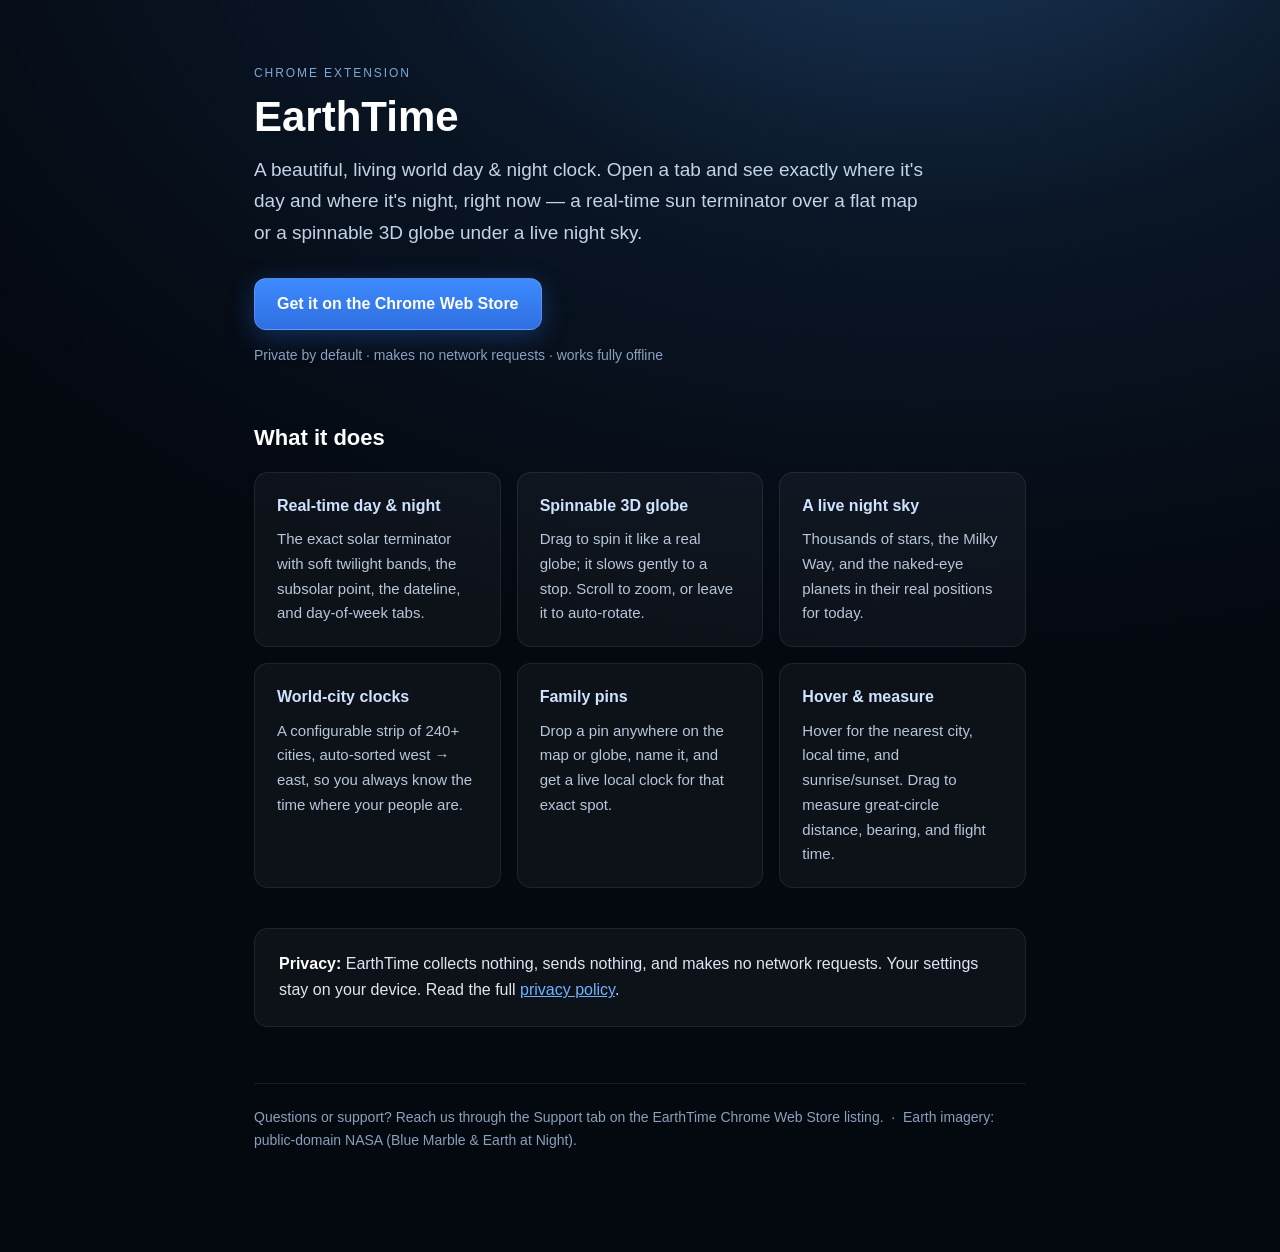
==== index.html @ 4a76e9e2 "Publish index.html" ====
<!DOCTYPE html>
<html lang="en">
<head>
<meta charset="utf-8">
<meta name="viewport" content="width=device-width, initial-scale=1">
<title>EarthTime — World Day &amp; Night Clock</title>
<meta name="description" content="A live world day/night clock for Chrome: real-time solar terminator, spinnable 3D globe with stars and planets, world-city clocks, and family pins. Private by default, works offline.">
<style>
  :root { color-scheme: dark; }
  * { box-sizing: border-box; }
  body {
    margin: 0;
    font: 16px/1.65 -apple-system, BlinkMacSystemFont, "Segoe UI", Roboto, Helvetica, Arial, sans-serif;
    color: #dfe6f2;
    background: radial-gradient(1200px 820px at 72% -12%, #1b3a5e 0%, #0a1626 46%, #04080f 100%);
    min-height: 100vh;
  }
  .wrap { max-width: 820px; margin: 0 auto; padding: 64px 24px 100px; }
  .eyebrow { letter-spacing: .16em; text-transform: uppercase; font-size: 12px; color: #7da7d9; margin: 0 0 10px; }
  h1 { font-size: 42px; line-height: 1.1; margin: 0 0 14px; color: #fff; }
  .lede { font-size: 19px; color: #c4d3e8; margin: 0 0 30px; max-width: 64ch; }
  a { color: #6fb3ff; }
  .cta {
    display: inline-flex; align-items: center; gap: 9px;
    background: linear-gradient(180deg, #3d8bff, #2f6fe0);
    color: #fff; text-decoration: none; font-weight: 600;
    padding: 12px 22px; border-radius: 12px;
    border: 1px solid rgba(255,255,255,.16);
    box-shadow: 0 6px 24px rgba(47,111,224,.35);
  }
  .ctas { display: flex; flex-wrap: wrap; gap: 12px; margin: 0 0 8px; align-items: center; }
  .note { color: #8aa0bd; font-size: 14px; margin: 14px 0 0; }
  h2 { font-size: 22px; margin: 52px 0 16px; color: #fff; }
  .grid { display: grid; grid-template-columns: repeat(auto-fit, minmax(240px, 1fr)); gap: 16px; }
  .card {
    background: rgba(255,255,255,.04);
    border: 1px solid rgba(255,255,255,.08);
    border-radius: 14px;
    padding: 20px 22px;
  }
  .card h3 { margin: 0 0 8px; font-size: 16px; color: #cfe2ff; }
  .card p { margin: 0; color: #b8c6da; font-size: 15px; }
  .privacy {
    margin-top: 40px;
    background: rgba(255,255,255,.04);
    border: 1px solid rgba(255,255,255,.08);
    border-radius: 14px;
    padding: 22px 24px;
  }
  .privacy strong { color: #fff; }
  footer { margin-top: 56px; padding-top: 22px; border-top: 1px solid rgba(255,255,255,.08); color: #8aa0bd; font-size: 14px; }
  footer a { color: #9cc5ff; }
</style>
</head>
<body>
<div class="wrap">
  <p class="eyebrow">Chrome Extension</p>
  <h1>EarthTime</h1>
  <p class="lede">A beautiful, living world day &amp; night clock. Open a tab and
  see exactly where it's day and where it's night, right now — a real-time sun
  terminator over a flat map or a spinnable 3D globe under a live night sky.</p>

  <div class="ctas">
    <!-- TODO: replace href with the real Chrome Web Store listing URL once published -->
    <a class="cta" href="https://chromewebstore.google.com/detail/hmnepkeobpcdplgcieogjbncjkfblamc">Get it on the Chrome Web Store</a>
  </div>
  <p class="note">Private by default · makes no network requests · works fully offline</p>

  <h2>What it does</h2>
  <div class="grid">
    <div class="card">
      <h3>Real-time day &amp; night</h3>
      <p>The exact solar terminator with soft twilight bands, the subsolar point,
      the dateline, and day-of-week tabs.</p>
    </div>
    <div class="card">
      <h3>Spinnable 3D globe</h3>
      <p>Drag to spin it like a real globe; it slows gently to a stop. Scroll to
      zoom, or leave it to auto-rotate.</p>
    </div>
    <div class="card">
      <h3>A live night sky</h3>
      <p>Thousands of stars, the Milky Way, and the naked-eye planets in their
      real positions for today.</p>
    </div>
    <div class="card">
      <h3>World-city clocks</h3>
      <p>A configurable strip of 240+ cities, auto-sorted west → east, so you
      always know the time where your people are.</p>
    </div>
    <div class="card">
      <h3>Family pins</h3>
      <p>Drop a pin anywhere on the map or globe, name it, and get a live local
      clock for that exact spot.</p>
    </div>
    <div class="card">
      <h3>Hover &amp; measure</h3>
      <p>Hover for the nearest city, local time, and sunrise/sunset. Drag to
      measure great-circle distance, bearing, and flight time.</p>
    </div>
  </div>

  <div class="privacy">
    <strong>Privacy:</strong> EarthTime collects nothing, sends nothing, and makes
    no network requests. Your settings stay on your device. Read the full
    <a href="privacy.html">privacy policy</a>.
  </div>

  <footer>
    Questions or support? Reach us through the Support tab on the EarthTime Chrome
    Web Store listing. &nbsp;·&nbsp; Earth imagery: public-domain NASA (Blue Marble
    &amp; Earth at Night).
  </footer>
</div>
</body>
</html>
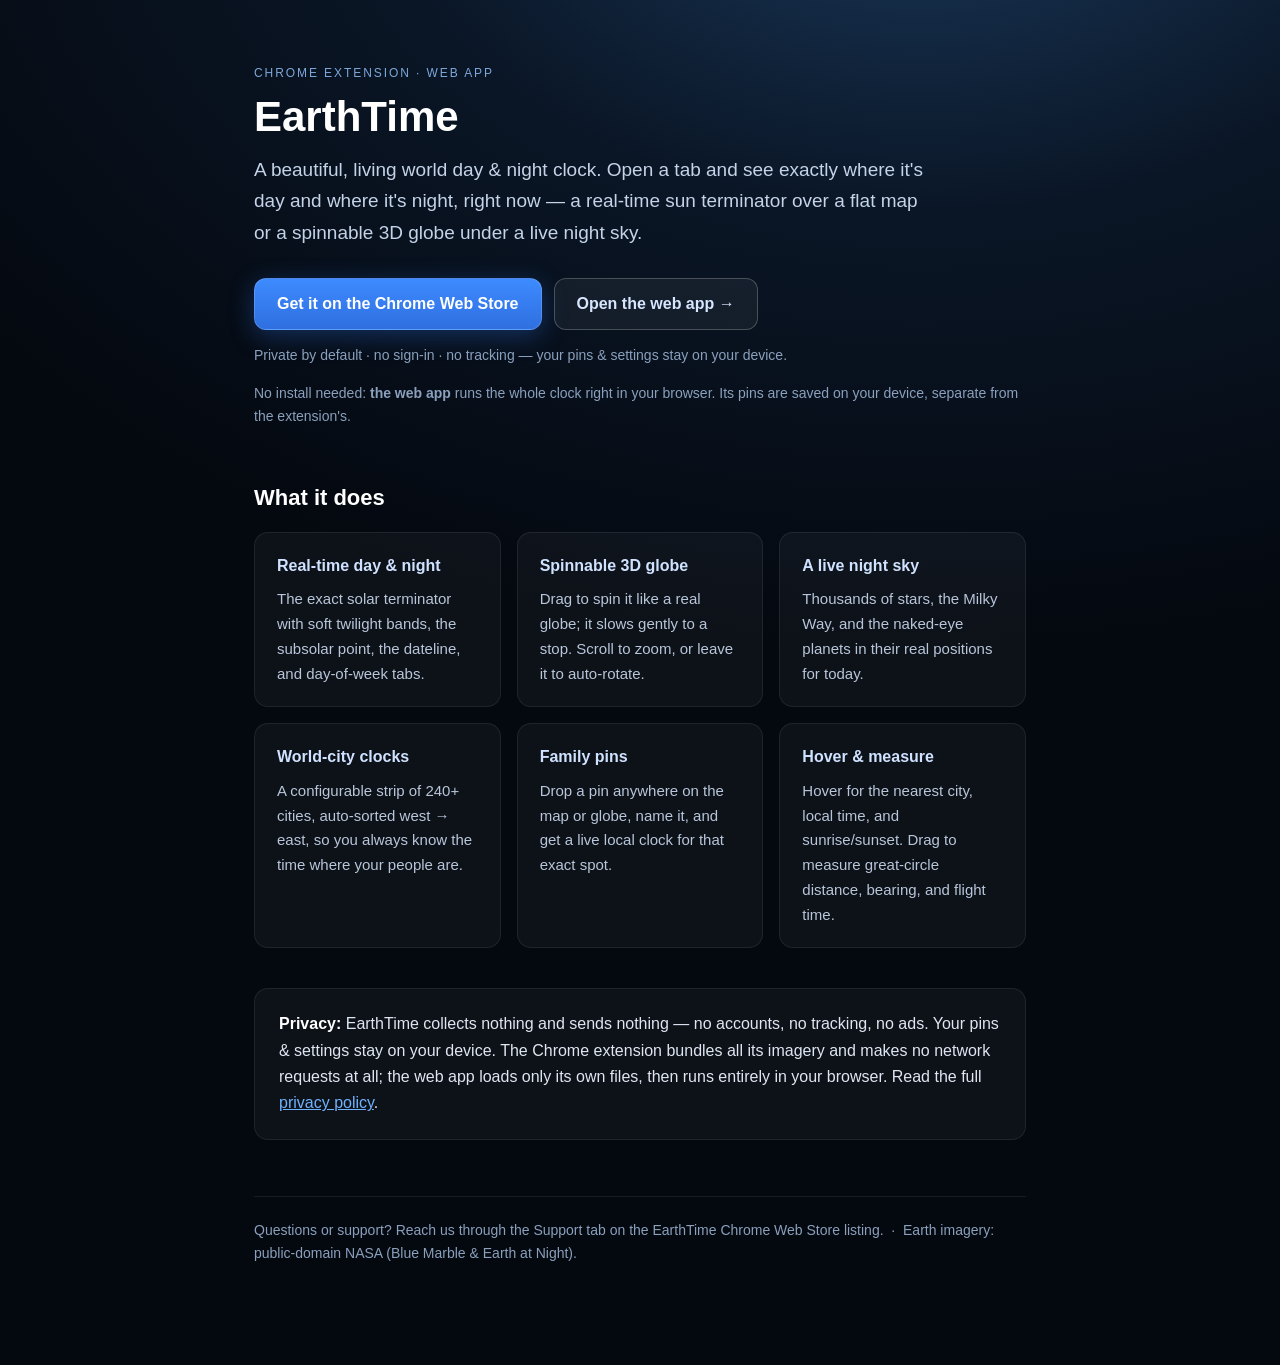
==== commit 39601693: "Link the web app from the landing page Add an "Open the web app" button (-> /app/) beside the Chrome" ====
--- a/index.html
+++ b/index.html
@@ -28,6 +28,14 @@
     border: 1px solid rgba(255,255,255,.16);
     box-shadow: 0 6px 24px rgba(47,111,224,.35);
   }
+  .cta:hover { filter: brightness(1.06); }
+  .cta.ghost {
+    background: rgba(255,255,255,.05);
+    color: #d7e6ff;
+    box-shadow: none;
+    border-color: rgba(255,255,255,.22);
+  }
+  .cta.ghost:hover { background: rgba(255,255,255,.10); border-color: rgba(255,255,255,.38); filter: none; }
   .ctas { display: flex; flex-wrap: wrap; gap: 12px; margin: 0 0 8px; align-items: center; }
   .note { color: #8aa0bd; font-size: 14px; margin: 14px 0 0; }
   h2 { font-size: 22px; margin: 52px 0 16px; color: #fff; }
@@ -54,7 +62,7 @@
 </head>
 <body>
 <div class="wrap">
-  <p class="eyebrow">Chrome Extension</p>
+  <p class="eyebrow">Chrome Extension &middot; Web App</p>
   <h1>EarthTime</h1>
   <p class="lede">A beautiful, living world day &amp; night clock. Open a tab and
   see exactly where it's day and where it's night, right now — a real-time sun
@@ -63,8 +71,10 @@
   <div class="ctas">
     <!-- TODO: replace href with the real Chrome Web Store listing URL once published -->
     <a class="cta" href="https://chromewebstore.google.com/detail/hmnepkeobpcdplgcieogjbncjkfblamc">Get it on the Chrome Web Store</a>
+    <a class="cta ghost" href="app/">Open the web app &rarr;</a>
   </div>
-  <p class="note">Private by default · makes no network requests · works fully offline</p>
+  <p class="note">Private by default · no sign-in · no tracking — your pins &amp; settings stay on your device.</p>
+  <p class="note">No install needed: <strong>the web app</strong> runs the whole clock right in your browser. Its pins are saved on your device, separate from the extension's.</p>
 
   <h2>What it does</h2>
   <div class="grid">
@@ -101,9 +111,11 @@
   </div>
 
   <div class="privacy">
-    <strong>Privacy:</strong> EarthTime collects nothing, sends nothing, and makes
-    no network requests. Your settings stay on your device. Read the full
-    <a href="privacy.html">privacy policy</a>.
+    <strong>Privacy:</strong> EarthTime collects nothing and sends nothing — no
+    accounts, no tracking, no ads. Your pins &amp; settings stay on your device. The
+    Chrome extension bundles all its imagery and makes no network requests at all;
+    the web app loads only its own files, then runs entirely in your browser. Read
+    the full <a href="privacy.html">privacy policy</a>.
   </div>
 
   <footer>
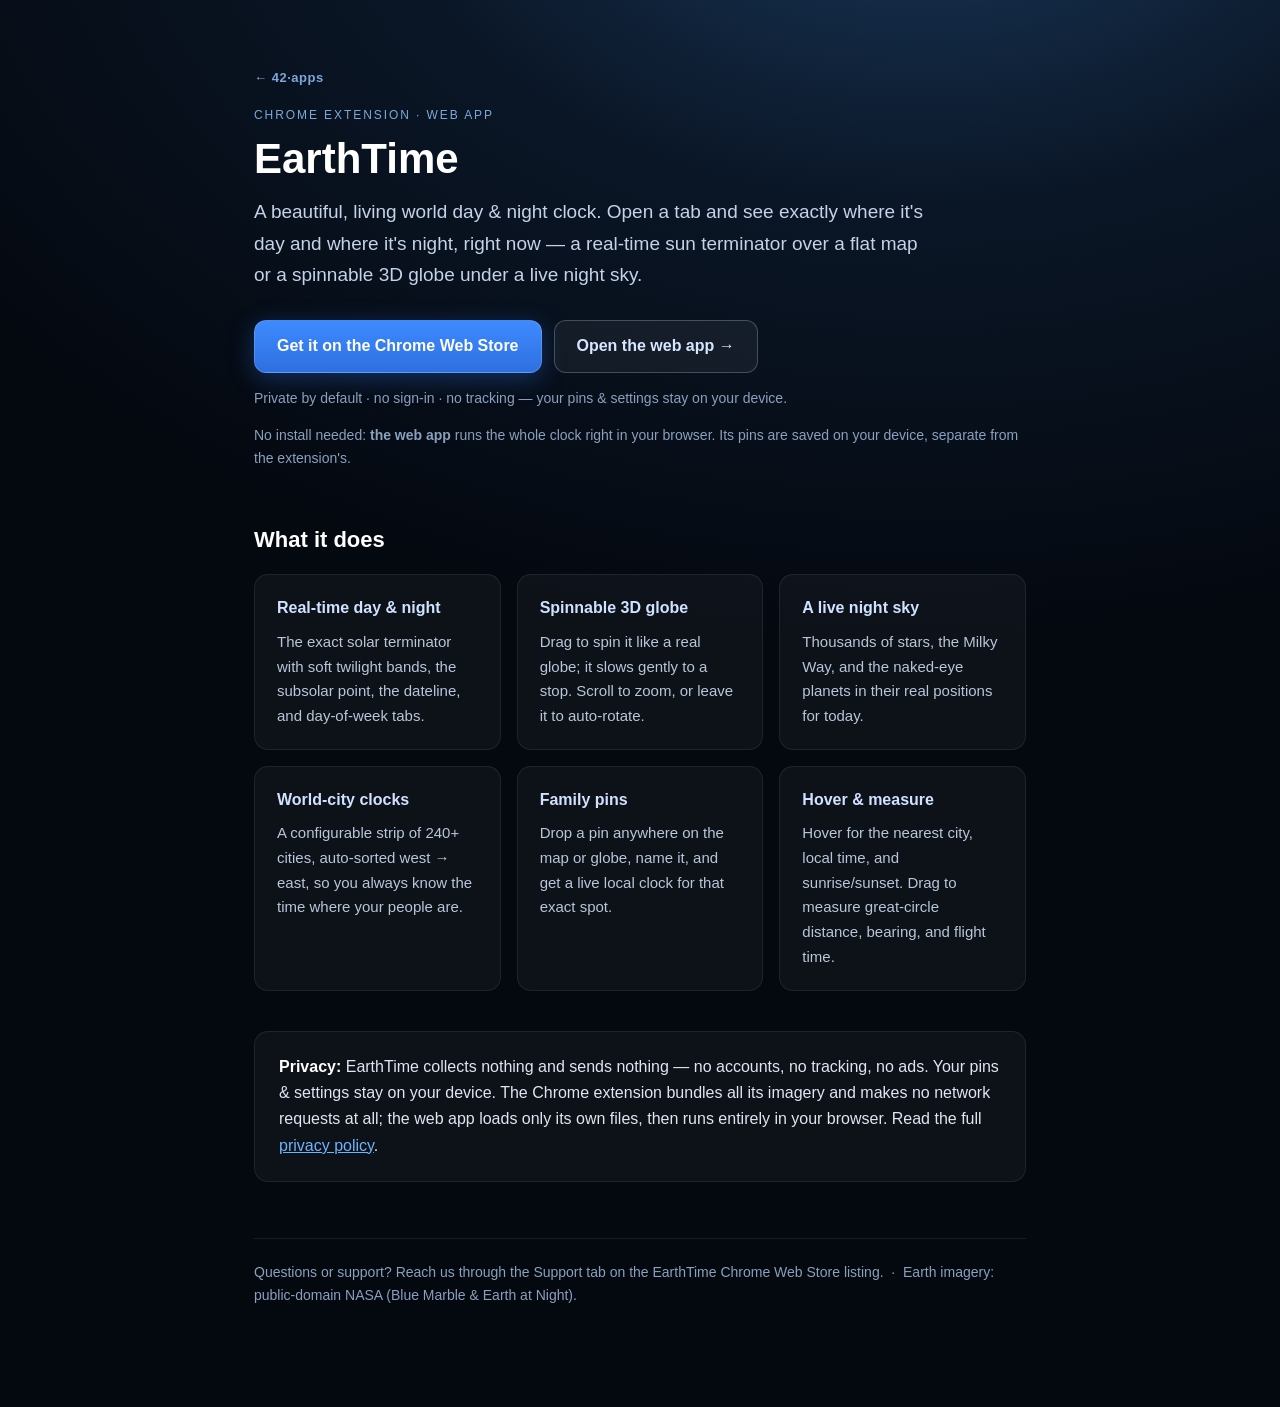
==== commit 7a459500: "Add a back-to-42-apps-home link to the site" ====
--- a/index.html
+++ b/index.html
@@ -62,6 +62,7 @@
 </head>
 <body>
 <div class="wrap">
+  <p style="margin:0 0 16px"><a href="/" style="color:#7da7d9;text-decoration:none;font-size:13px;font-weight:600;letter-spacing:.04em">&larr; 42&middot;apps</a></p>
   <p class="eyebrow">Chrome Extension &middot; Web App</p>
   <h1>EarthTime</h1>
   <p class="lede">A beautiful, living world day &amp; night clock. Open a tab and
